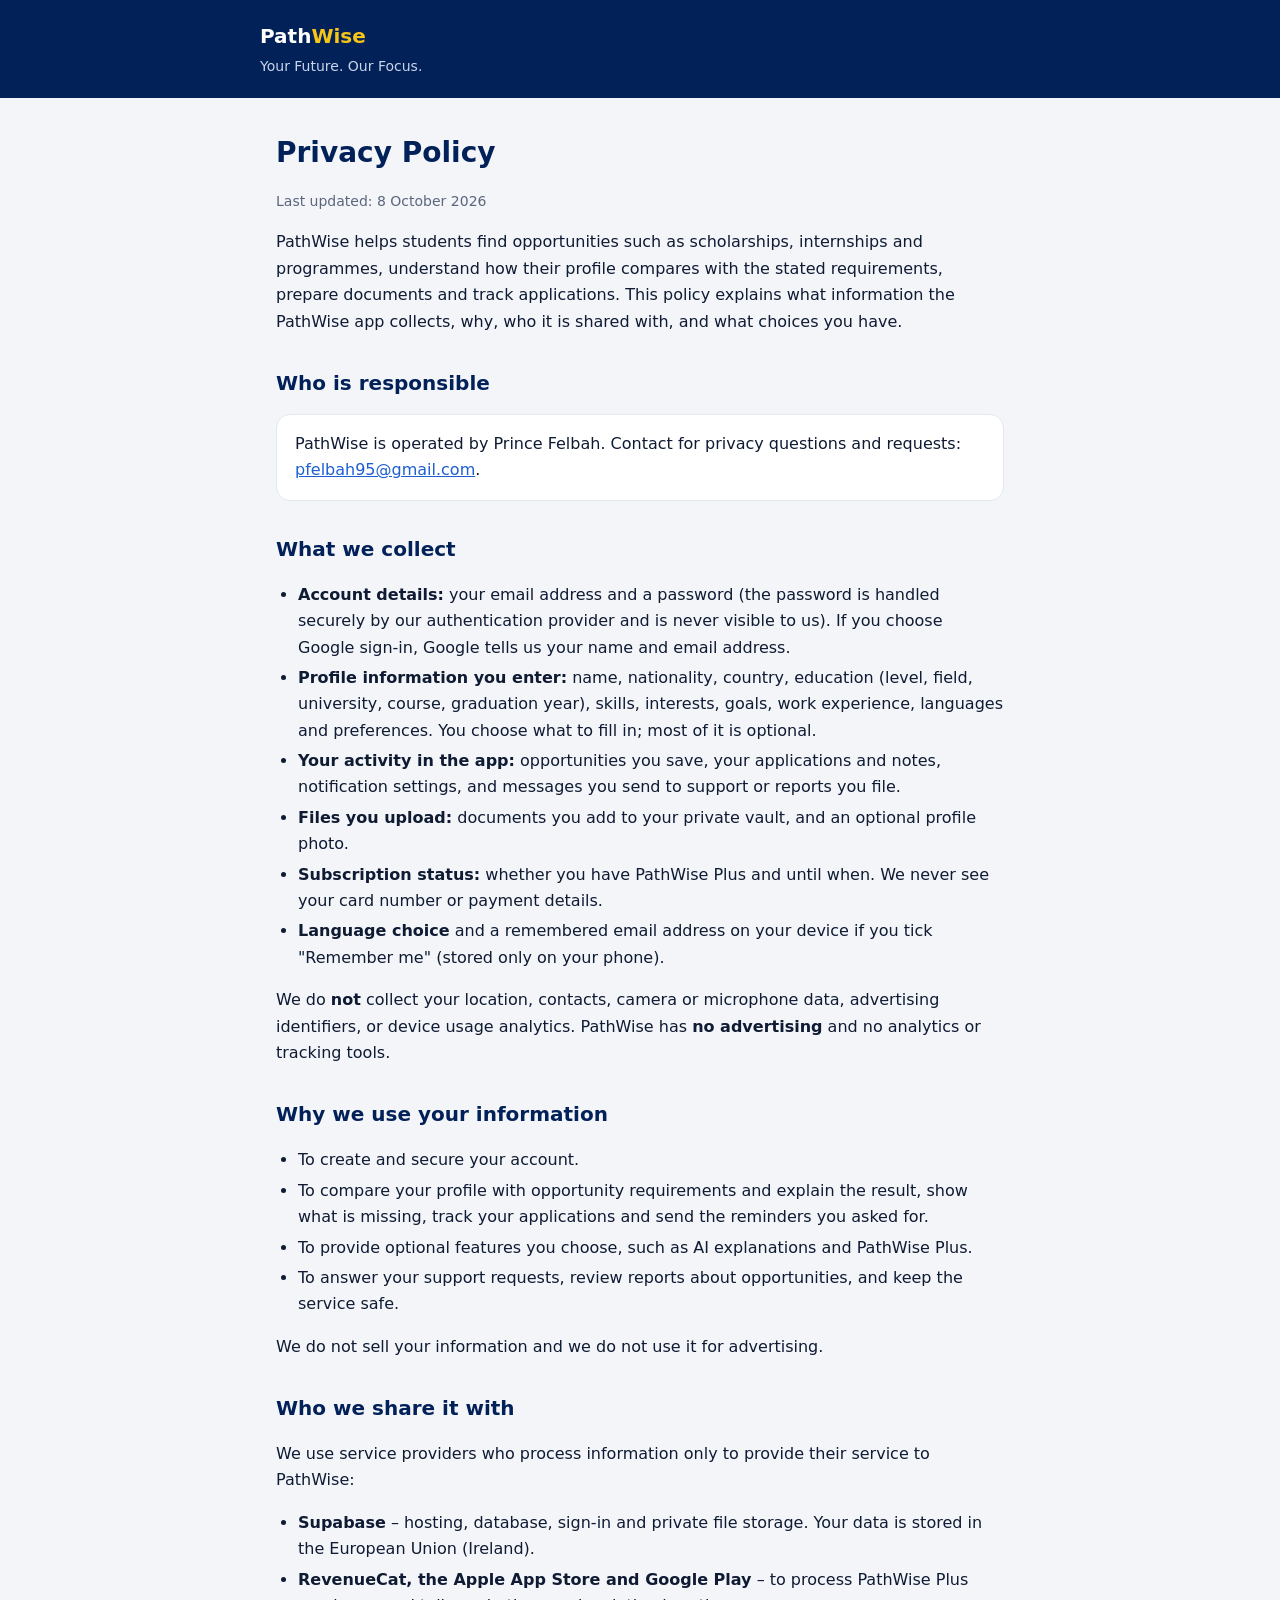
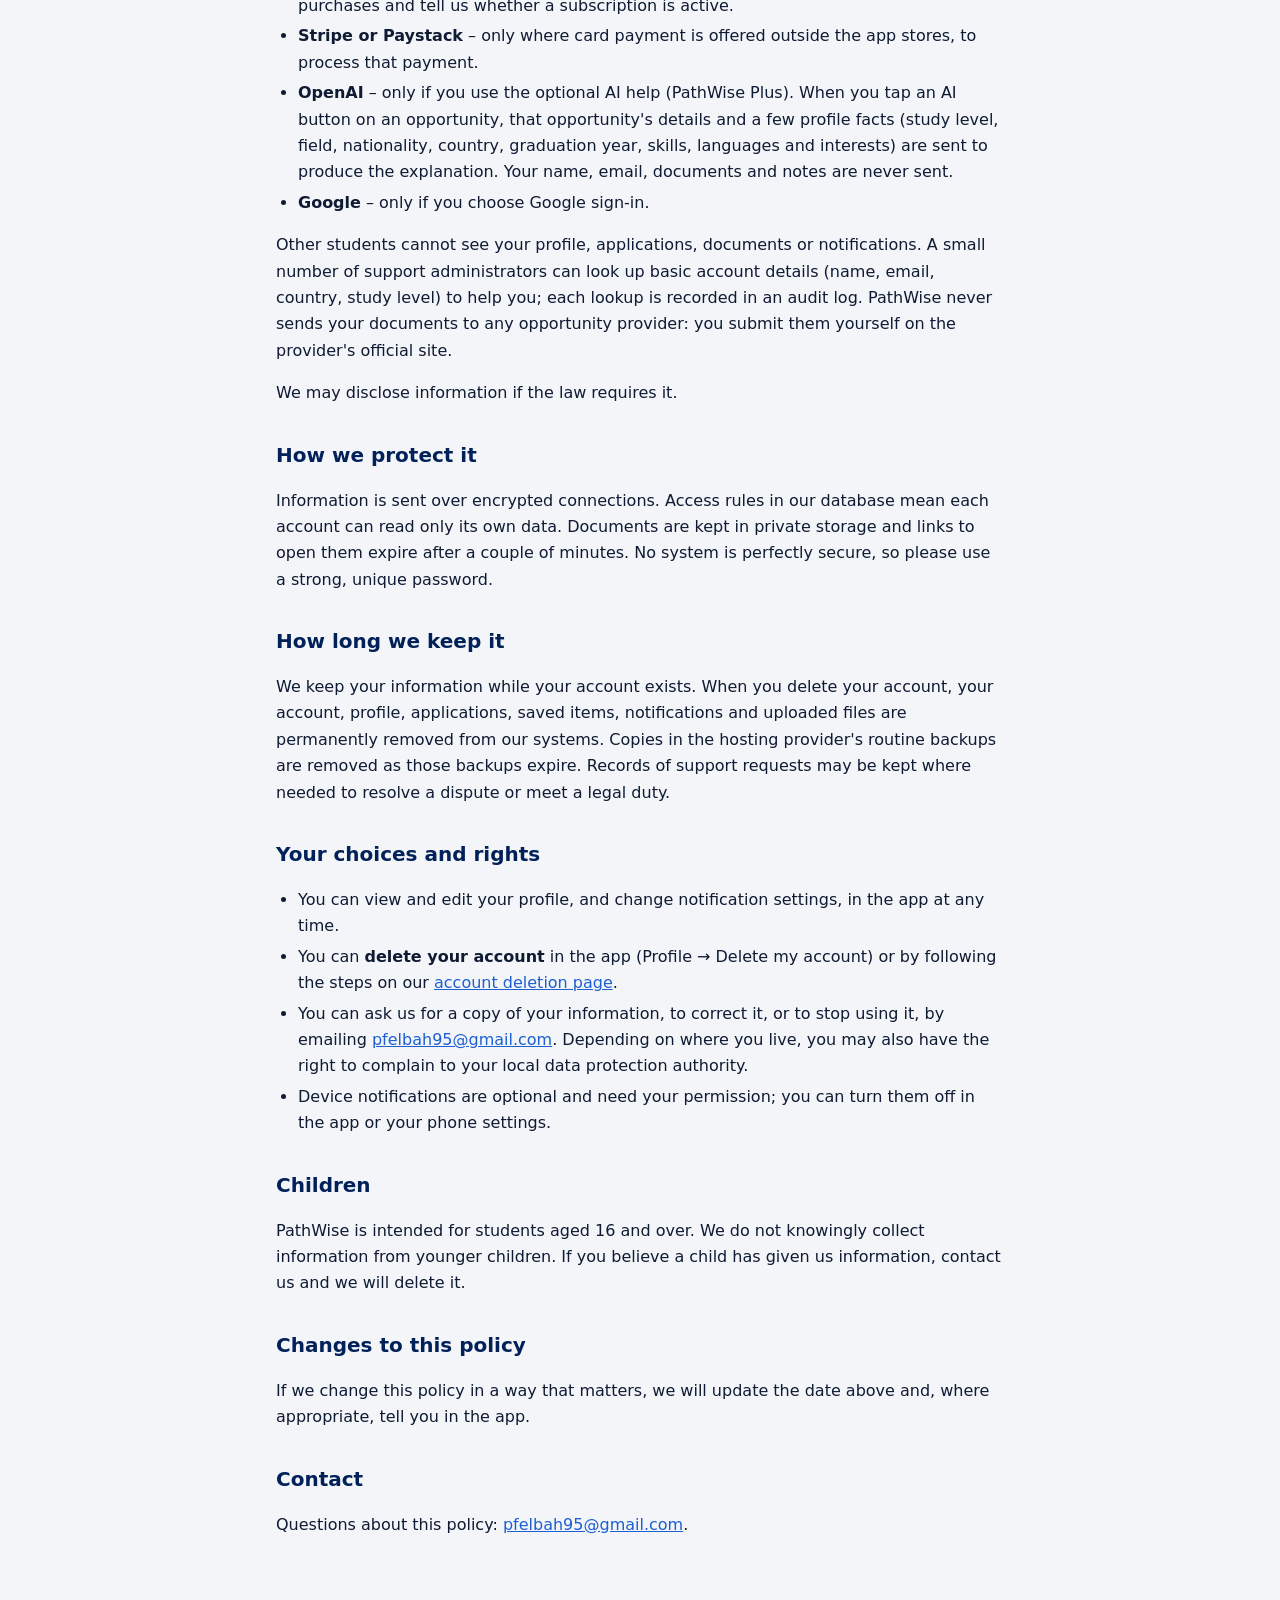
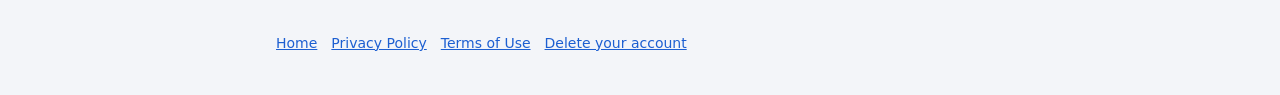
==== privacy.html @ 081473ef "PathWise public legal pages: privacy policy, terms, account deletion" ====
<!doctype html>
<html lang="en">
<head>
<meta charset="utf-8">
<meta name="viewport" content="width=device-width, initial-scale=1">
<title>PathWise Privacy Policy</title>
<meta name="description" content="How PathWise collects, uses and protects your information.">
<link rel="stylesheet" href="style.css">
</head>
<body>
<header><div class="in"><a href="index.html">Path<span>Wise</span></a><p>Your Future. Our Focus.</p></div></header>
<main>
<h1>Privacy Policy</h1>
<p class="meta">Last updated: 8 October 2026</p>

<p>PathWise helps students find opportunities such as scholarships, internships and programmes, understand how their profile compares with the stated requirements, prepare documents and track applications. This policy explains what information the PathWise app collects, why, who it is shared with, and what choices you have.</p>

<h2>Who is responsible</h2>
<div class="card">PathWise is operated by Prince Felbah. Contact for privacy questions and requests: <a href="mailto:pfelbah95@gmail.com">pfelbah95@gmail.com</a>.</div>

<h2>What we collect</h2>
<ul>
<li><strong>Account details:</strong> your email address and a password (the password is handled securely by our authentication provider and is never visible to us). If you choose Google sign-in, Google tells us your name and email address.</li>
<li><strong>Profile information you enter:</strong> name, nationality, country, education (level, field, university, course, graduation year), skills, interests, goals, work experience, languages and preferences. You choose what to fill in; most of it is optional.</li>
<li><strong>Your activity in the app:</strong> opportunities you save, your applications and notes, notification settings, and messages you send to support or reports you file.</li>
<li><strong>Files you upload:</strong> documents you add to your private vault, and an optional profile photo.</li>
<li><strong>Subscription status:</strong> whether you have PathWise Plus and until when. We never see your card number or payment details.</li>
<li><strong>Language choice</strong> and a remembered email address on your device if you tick "Remember me" (stored only on your phone).</li>
</ul>
<p>We do <strong>not</strong> collect your location, contacts, camera or microphone data, advertising identifiers, or device usage analytics. PathWise has <strong>no advertising</strong> and no analytics or tracking tools.</p>

<h2>Why we use your information</h2>
<ul>
<li>To create and secure your account.</li>
<li>To compare your profile with opportunity requirements and explain the result, show what is missing, track your applications and send the reminders you asked for.</li>
<li>To provide optional features you choose, such as AI explanations and PathWise Plus.</li>
<li>To answer your support requests, review reports about opportunities, and keep the service safe.</li>
</ul>
<p>We do not sell your information and we do not use it for advertising.</p>

<h2>Who we share it with</h2>
<p>We use service providers who process information only to provide their service to PathWise:</p>
<ul>
<li><strong>Supabase</strong> &ndash; hosting, database, sign-in and private file storage. Your data is stored in the European Union (Ireland).</li>
<li><strong>RevenueCat, the Apple App Store and Google Play</strong> &ndash; to process PathWise Plus purchases and tell us whether a subscription is active.</li>
<li><strong>Stripe or Paystack</strong> &ndash; only where card payment is offered outside the app stores, to process that payment.</li>
<li><strong>OpenAI</strong> &ndash; only if you use the optional AI help (PathWise Plus). When you tap an AI button on an opportunity, that opportunity's details and a few profile facts (study level, field, nationality, country, graduation year, skills, languages and interests) are sent to produce the explanation. Your name, email, documents and notes are never sent.</li>
<li><strong>Google</strong> &ndash; only if you choose Google sign-in.</li>
</ul>
<p>Other students cannot see your profile, applications, documents or notifications. A small number of support administrators can look up basic account details (name, email, country, study level) to help you; each lookup is recorded in an audit log. PathWise never sends your documents to any opportunity provider: you submit them yourself on the provider's official site.</p>
<p>We may disclose information if the law requires it.</p>

<h2>How we protect it</h2>
<p>Information is sent over encrypted connections. Access rules in our database mean each account can read only its own data. Documents are kept in private storage and links to open them expire after a couple of minutes. No system is perfectly secure, so please use a strong, unique password.</p>

<h2>How long we keep it</h2>
<p>We keep your information while your account exists. When you delete your account, your account, profile, applications, saved items, notifications and uploaded files are permanently removed from our systems. Copies in the hosting provider's routine backups are removed as those backups expire. Records of support requests may be kept where needed to resolve a dispute or meet a legal duty.</p>

<h2>Your choices and rights</h2>
<ul>
<li>You can view and edit your profile, and change notification settings, in the app at any time.</li>
<li>You can <strong>delete your account</strong> in the app (Profile &rarr; Delete my account) or by following the steps on our <a href="delete-account.html">account deletion page</a>.</li>
<li>You can ask us for a copy of your information, to correct it, or to stop using it, by emailing <a href="mailto:pfelbah95@gmail.com">pfelbah95@gmail.com</a>. Depending on where you live, you may also have the right to complain to your local data protection authority.</li>
<li>Device notifications are optional and need your permission; you can turn them off in the app or your phone settings.</li>
</ul>

<h2>Children</h2>
<p>PathWise is intended for students aged 16 and over. We do not knowingly collect information from younger children. If you believe a child has given us information, contact us and we will delete it.</p>

<h2>Changes to this policy</h2>
<p>If we change this policy in a way that matters, we will update the date above and, where appropriate, tell you in the app.</p>

<h2>Contact</h2>
<p>Questions about this policy: <a href="mailto:pfelbah95@gmail.com">pfelbah95@gmail.com</a>.</p>
</main>
<footer><nav class="links"><a href="index.html">Home</a><a href="privacy.html">Privacy Policy</a><a href="terms.html">Terms of Use</a><a href="delete-account.html">Delete your account</a></nav></footer>
</body>
</html>
---- style.css ----
:root { --navy: #022159; --gold: #F5C518; --text: #0F1B33; --muted: #5B667D; --bg: #F3F5F9; --card: #fff; --border: #E2E7F0; }
@media (prefers-color-scheme: dark) { :root { --text: #E8EDF7; --muted: #A9B6D0; --bg: #0B1226; --card: #121B36; --border: #24304F; } }
* { box-sizing: border-box; }
body { margin: 0; font: 16px/1.65 system-ui, -apple-system, "Segoe UI", Roboto, sans-serif; color: var(--text); background: var(--bg); }
header { background: var(--navy); color: #fff; padding: 20px 16px; }
header .in, main { max-width: 760px; margin: 0 auto; }
header a { color: #fff; text-decoration: none; font-weight: 800; font-size: 20px; }
header span { color: var(--gold); }
header p { margin: 2px 0 0; color: #C9D4EA; font-size: 14px; }
main { padding: 24px 16px 64px; }
h1 { color: var(--navy); margin: 8px 0 4px; font-size: 28px; }
@media (prefers-color-scheme: dark) { h1, h2 { color: #fff; } }
h2 { color: var(--navy); margin: 32px 0 8px; font-size: 20px; }
.meta { color: var(--muted); font-size: 14px; margin-bottom: 16px; }
.card { background: var(--card); border: 1px solid var(--border); border-radius: 14px; padding: 16px 18px; margin: 14px 0; }
a { color: #1D5FD1; }
ul { padding-left: 22px; }
li { margin: 4px 0; }
nav.links { display: flex; flex-wrap: wrap; gap: 14px; margin: 14px 0 0; }
footer { max-width: 760px; margin: 0 auto; padding: 0 16px 40px; color: var(--muted); font-size: 14px; }
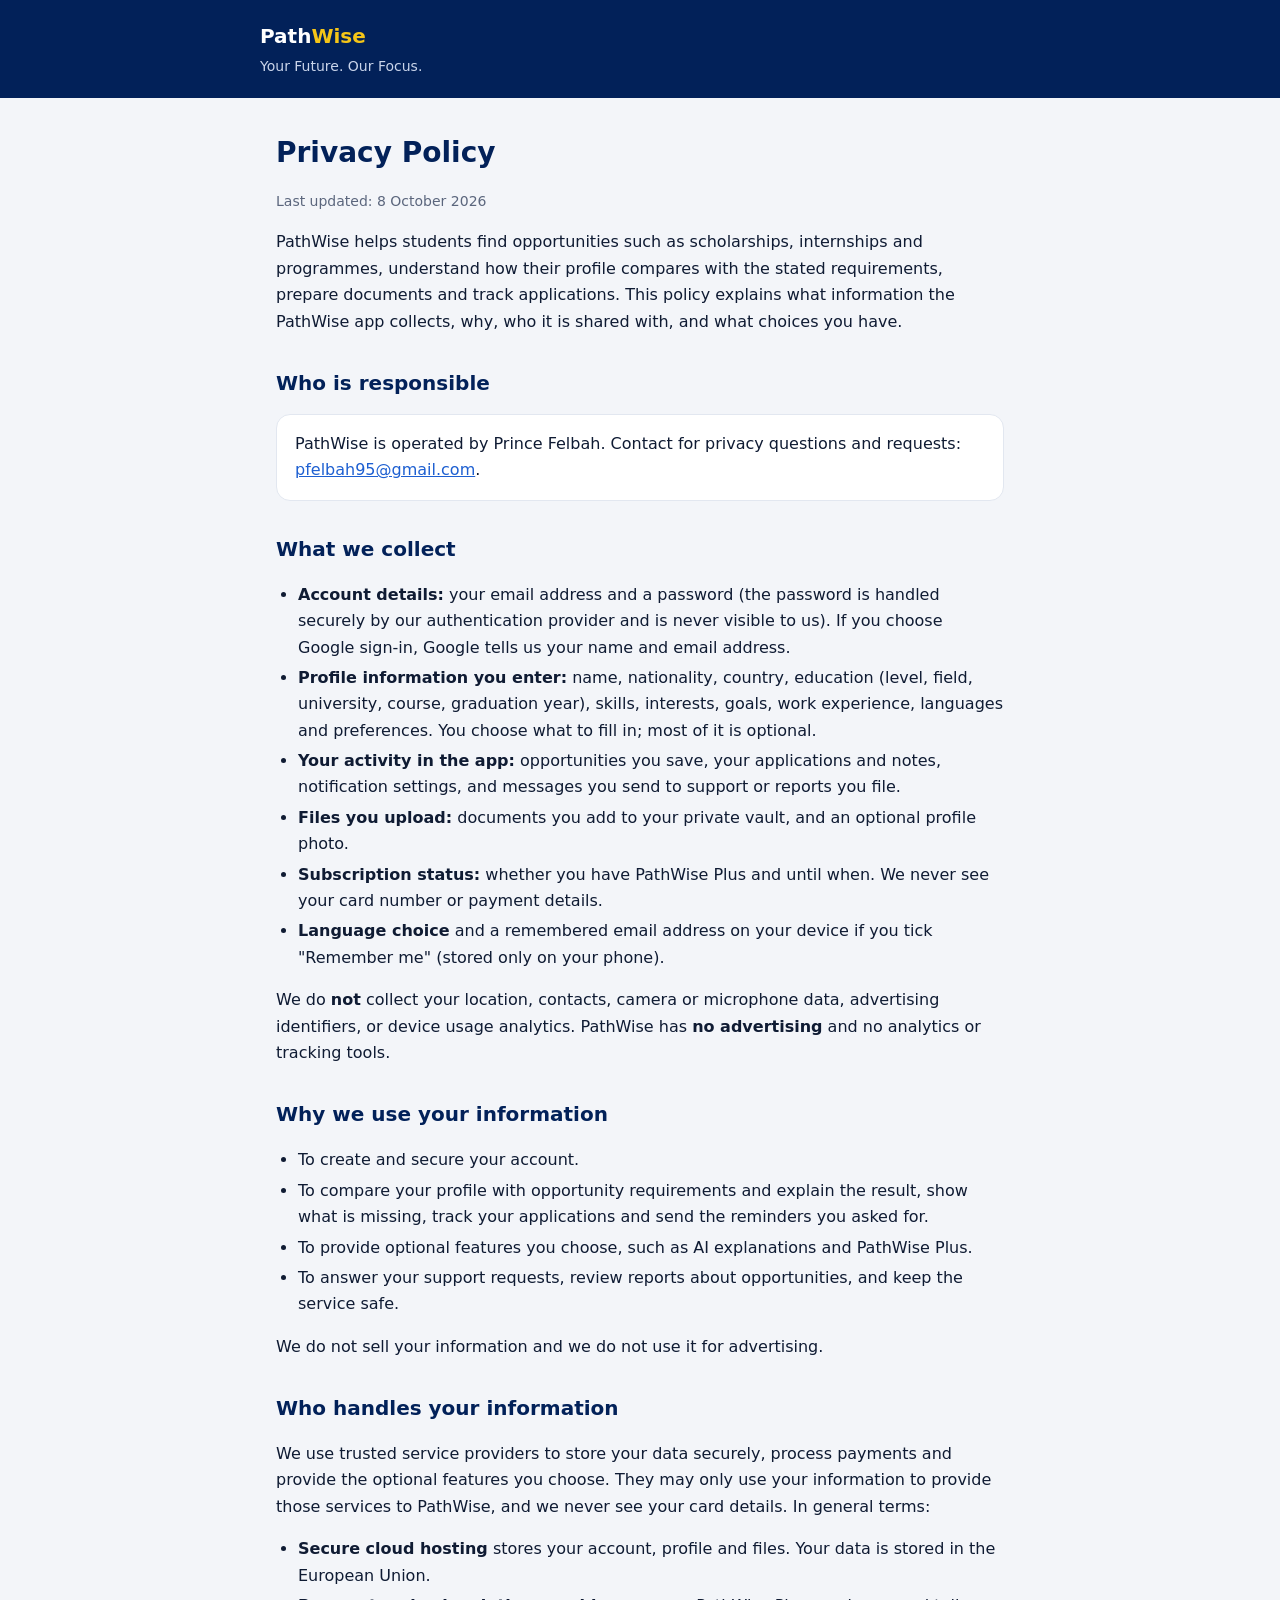
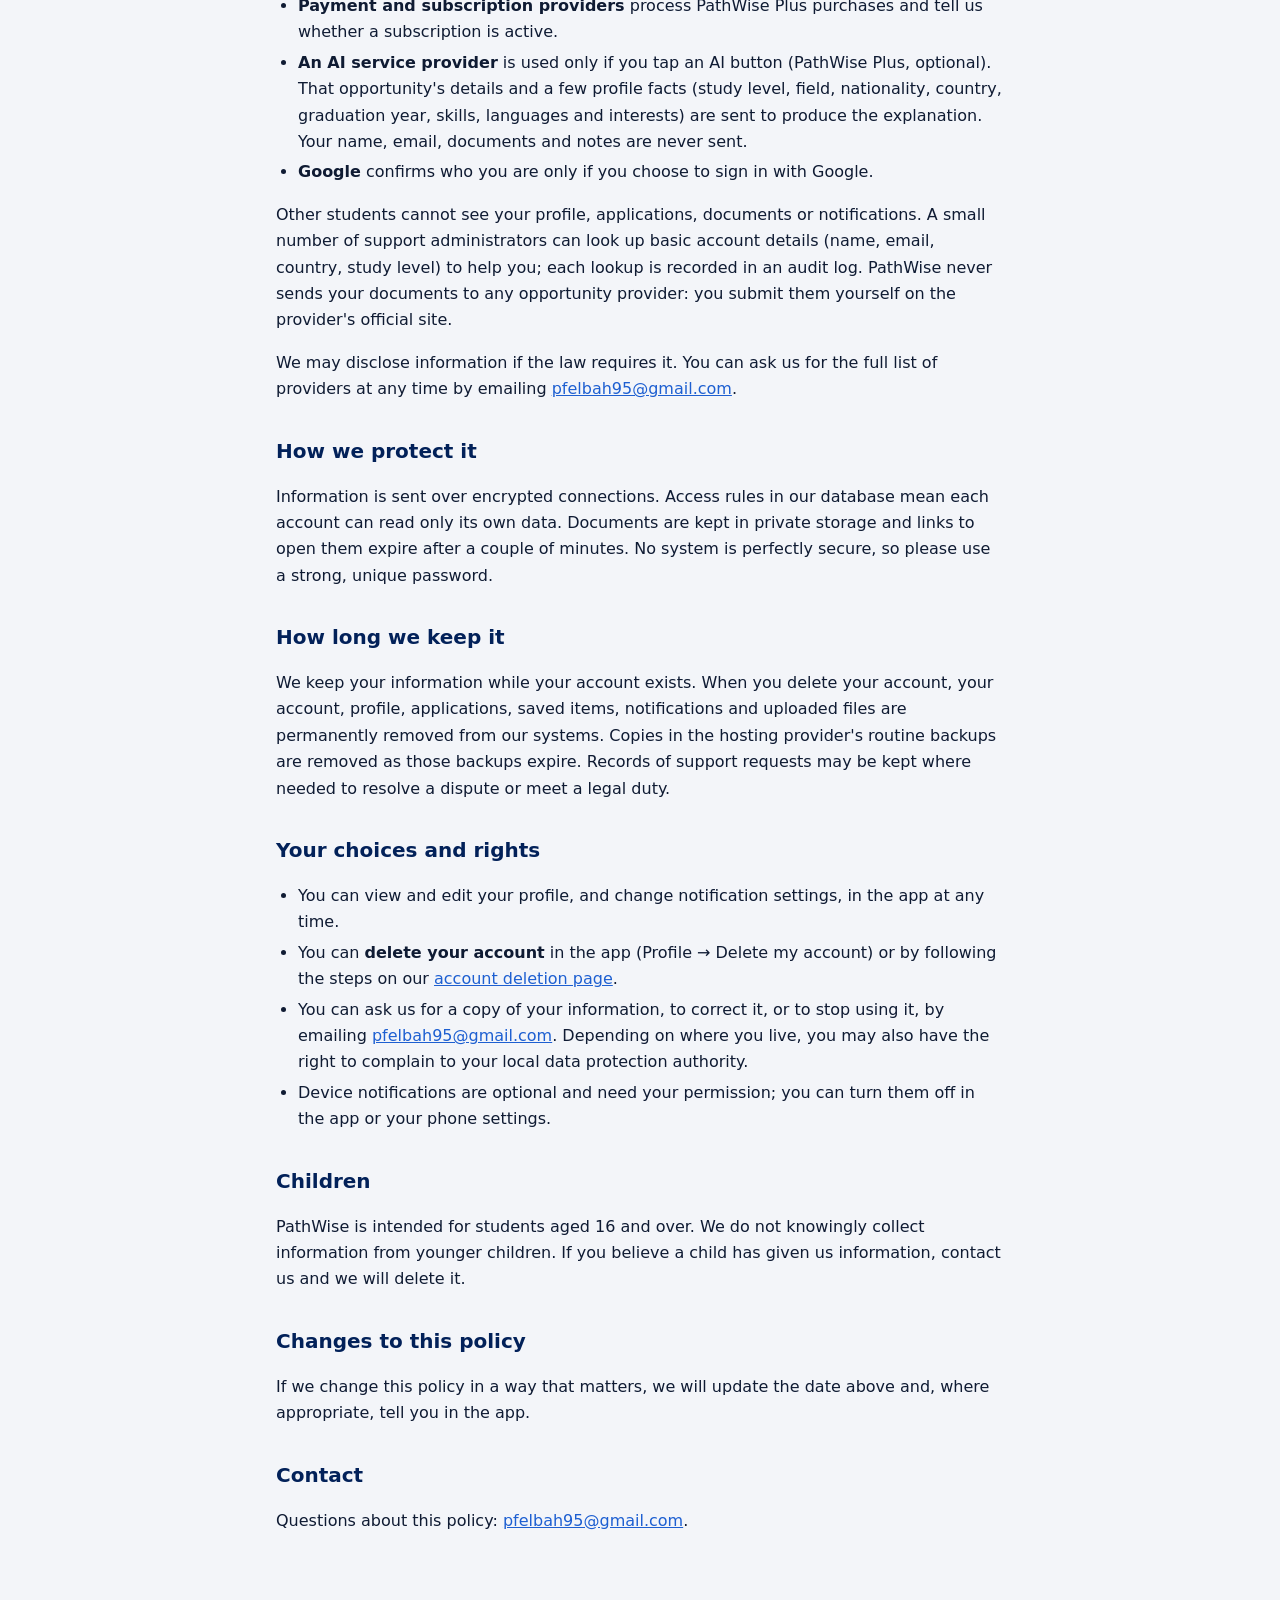
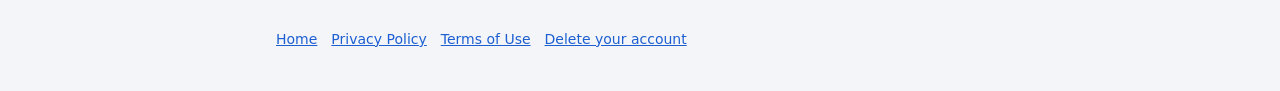
==== commit c3d9c13a: "Privacy policy: describe who handles data by category, without naming companies" ====
--- a/privacy.html
+++ b/privacy.html
@@ -38,17 +38,16 @@
 </ul>
 <p>We do not sell your information and we do not use it for advertising.</p>
 
-<h2>Who we share it with</h2>
-<p>We use service providers who process information only to provide their service to PathWise:</p>
+<h2>Who handles your information</h2>
+<p>We use trusted service providers to store your data securely, process payments and provide the optional features you choose. They may only use your information to provide those services to PathWise, and we never see your card details. In general terms:</p>
 <ul>
-<li><strong>Supabase</strong> &ndash; hosting, database, sign-in and private file storage. Your data is stored in the European Union (Ireland).</li>
-<li><strong>RevenueCat, the Apple App Store and Google Play</strong> &ndash; to process PathWise Plus purchases and tell us whether a subscription is active.</li>
-<li><strong>Stripe or Paystack</strong> &ndash; only where card payment is offered outside the app stores, to process that payment.</li>
-<li><strong>OpenAI</strong> &ndash; only if you use the optional AI help (PathWise Plus). When you tap an AI button on an opportunity, that opportunity's details and a few profile facts (study level, field, nationality, country, graduation year, skills, languages and interests) are sent to produce the explanation. Your name, email, documents and notes are never sent.</li>
-<li><strong>Google</strong> &ndash; only if you choose Google sign-in.</li>
+<li><strong>Secure cloud hosting</strong> stores your account, profile and files. Your data is stored in the European Union.</li>
+<li><strong>Payment and subscription providers</strong> process PathWise Plus purchases and tell us whether a subscription is active.</li>
+<li><strong>An AI service provider</strong> is used only if you tap an AI button (PathWise Plus, optional). That opportunity's details and a few profile facts (study level, field, nationality, country, graduation year, skills, languages and interests) are sent to produce the explanation. Your name, email, documents and notes are never sent.</li>
+<li><strong>Google</strong> confirms who you are only if you choose to sign in with Google.</li>
 </ul>
 <p>Other students cannot see your profile, applications, documents or notifications. A small number of support administrators can look up basic account details (name, email, country, study level) to help you; each lookup is recorded in an audit log. PathWise never sends your documents to any opportunity provider: you submit them yourself on the provider's official site.</p>
-<p>We may disclose information if the law requires it.</p>
+<p>We may disclose information if the law requires it. You can ask us for the full list of providers at any time by emailing <a href="mailto:pfelbah95@gmail.com">pfelbah95@gmail.com</a>.</p>
 
 <h2>How we protect it</h2>
 <p>Information is sent over encrypted connections. Access rules in our database mean each account can read only its own data. Documents are kept in private storage and links to open them expire after a couple of minutes. No system is perfectly secure, so please use a strong, unique password.</p>
